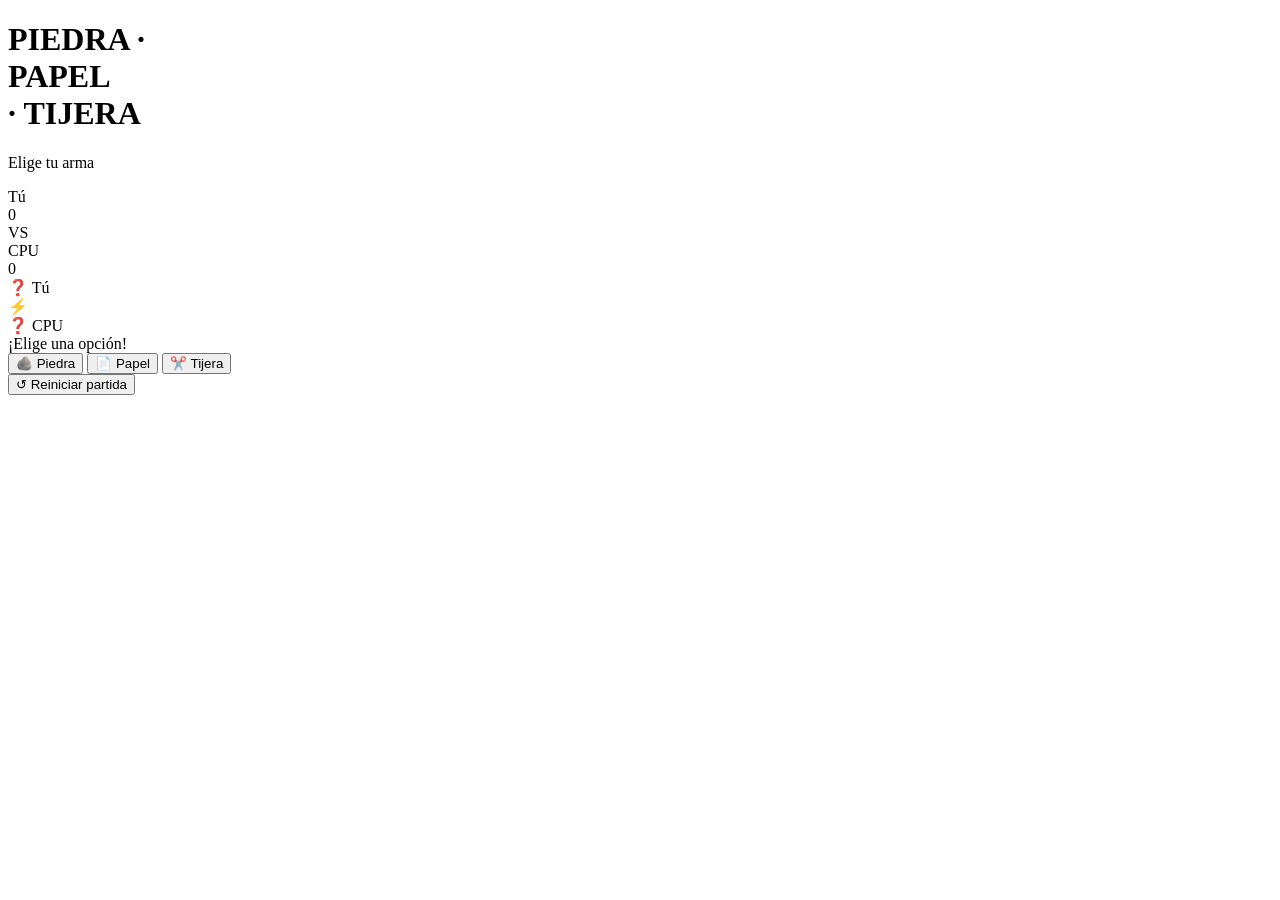
==== CodigoJuego/PiedraPapelTijera/PiedraPapelTijera.html @ 6bc34369 "Uso de IA para darle formato al archivo html+css de Reloj y Juego" ====
<!DOCTYPE html>
<html lang="en">

<head>
    <meta charset="UTF-8">
    <meta name="viewport" content="width=device-width, initial-scale=1.0">
    <title>PiedraPapelTijera</title>
    <link rel="stylesheet" href="style.css">
    <script>
        // ─── Configuración ──────────────────────────────────────────────
        const opciones = [
            { nombre: 'Piedra', emoji: '🪨' },
            { nombre: 'Papel', emoji: '📄' },
            { nombre: 'Tijera', emoji: '✂️' },
        ];

        let puntajeJugador = 0;
        let puntajeCPU = 0;

        // ─── Función principal con la fórmula solicitada ─────────────────
        /**
         * Genera un número entero aleatorio entre min y max (inclusive).
         * Fórmula: Math.floor(Math.random() * (max - min + 1) + min)
         *
         * @param {number} min - Valor mínimo
         * @param {number} max - Valor máximo
         * @returns {number} Número entero aleatorio
         */
        function randomEntre(min, max) {
            return Math.floor(Math.random() * (max - min + 1) + min);
        }

        // ─── Lógica del juego ────────────────────────────────────────────
        function play(indiceJugador) {
            // CPU elige usando la fórmula (0 a 2)
            const indiceCPU = randomEntre(0, 2);

            const jugador = opciones[indiceJugador];
            const cpu = opciones[indiceCPU];

            // Actualizar emojis en arena
            animarCarta('playerCard', 'playerEmoji', jugador.emoji);
            animarCarta('cpuCard', 'cpuEmoji', cpu.emoji);

            // Determinar resultado
            // 0=Piedra, 1=Papel, 2=Tijera
            // Piedra gana a Tijera, Papel gana a Piedra, Tijera gana a Papel
            const resultado = (indiceJugador - indiceCPU + 3) % 3;
            // resultado === 0 → empate
            // resultado === 1 → jugador gana
            // resultado === 2 → CPU gana

            const msgEl = document.getElementById('resultMsg');
            const playerCard = document.getElementById('playerCard');
            const cpuCard = document.getElementById('cpuCard');

            // Limpiar clases previas
            playerCard.className = 'arena-card';
            cpuCard.className = 'arena-card';
            msgEl.className = 'result-msg';

            if (resultado === 0) {
                msgEl.textContent = '¡Empate!';
                msgEl.classList.add('draw');
                playerCard.classList.add('draw');
                cpuCard.classList.add('draw');
            } else if (resultado === 1) {
                puntajeJugador++;
                msgEl.textContent = `¡Ganaste! ${jugador.nombre} vence a ${cpu.nombre}`;
                msgEl.classList.add('win');
                playerCard.classList.add('winner');
                cpuCard.classList.add('loser');
            } else {
                puntajeCPU++;
                msgEl.textContent = `¡Perdiste! ${cpu.nombre} vence a ${jugador.nombre}`;
                msgEl.classList.add('lose');
                cpuCard.classList.add('winner');
                playerCard.classList.add('loser');
            }

            actualizarMarcador();
        }

        // ─── Animación de carta ──────────────────────────────────────────
        function animarCarta(cardId, emojiId, nuevoEmoji) {
            const card = document.getElementById(cardId);
            const emoji = document.getElementById(emojiId);
            card.classList.remove('shaking');
            emoji.classList.remove('pop');
            // Trigger reflow para reiniciar animación
            void card.offsetWidth;
            emoji.textContent = nuevoEmoji;
            card.classList.add('shaking');
            emoji.classList.add('pop');
        }

        // ─── Actualizar marcador ─────────────────────────────────────────
        function actualizarMarcador() {
            document.getElementById('playerScore').textContent = puntajeJugador;
            document.getElementById('cpuScore').textContent = puntajeCPU;
        }

        // ─── Reiniciar ───────────────────────────────────────────────────
        function resetGame() {
            puntajeJugador = 0;
            puntajeCPU = 0;
            actualizarMarcador();

            document.getElementById('playerEmoji').textContent = '❓';
            document.getElementById('cpuEmoji').textContent = '❓';
            document.getElementById('playerCard').className = 'arena-card';
            document.getElementById('cpuCard').className = 'arena-card';

            const msg = document.getElementById('resultMsg');
            msg.textContent = '¡Elige una opción!';
            msg.className = 'result-msg';
        }
    </script>
</head>

<body>
    <div class="container">
        <h1>PIEDRA <span>·</span><br>PAPEL<br><span>·</span> TIJERA</h1>
        <p class="subtitle">Elige tu arma</p>

        <!-- Scoreboard -->
        <div class="scoreboard">
            <div class="score-block">
                <div class="score-label">Tú</div>
                <div class="score-num player" id="playerScore">0</div>
            </div>
            <div class="score-vs">VS</div>
            <div class="score-block">
                <div class="score-label">CPU</div>
                <div class="score-num cpu" id="cpuScore">0</div>
            </div>
        </div>

        <!-- Arena -->
        <div class="arena">
            <div class="arena-card" id="playerCard">
                <span class="arena-emoji" id="playerEmoji">❓</span>
                <span class="arena-who">Tú</span>
            </div>
            <div class="arena-vs">⚡</div>
            <div class="arena-card" id="cpuCard">
                <span class="arena-emoji" id="cpuEmoji">❓</span>
                <span class="arena-who">CPU</span>
            </div>
        </div>

        <!-- Result -->
        <div class="result-msg" id="resultMsg">¡Elige una opción!</div>

        <!-- Choices -->
        <div class="choices">
            <button class="choice-btn" onclick="play(0)">
                <span class="emoji">🪨</span>
                <span class="label">Piedra</span>
            </button>
            <button class="choice-btn" onclick="play(1)">
                <span class="emoji">📄</span>
                <span class="label">Papel</span>
            </button>
            <button class="choice-btn" onclick="play(2)">
                <span class="emoji">✂️</span>
                <span class="label">Tijera</span>
            </button>
        </div>

        <button class="reset-btn" onclick="resetGame()">↺ Reiniciar partida</button>
    </div>

</html>
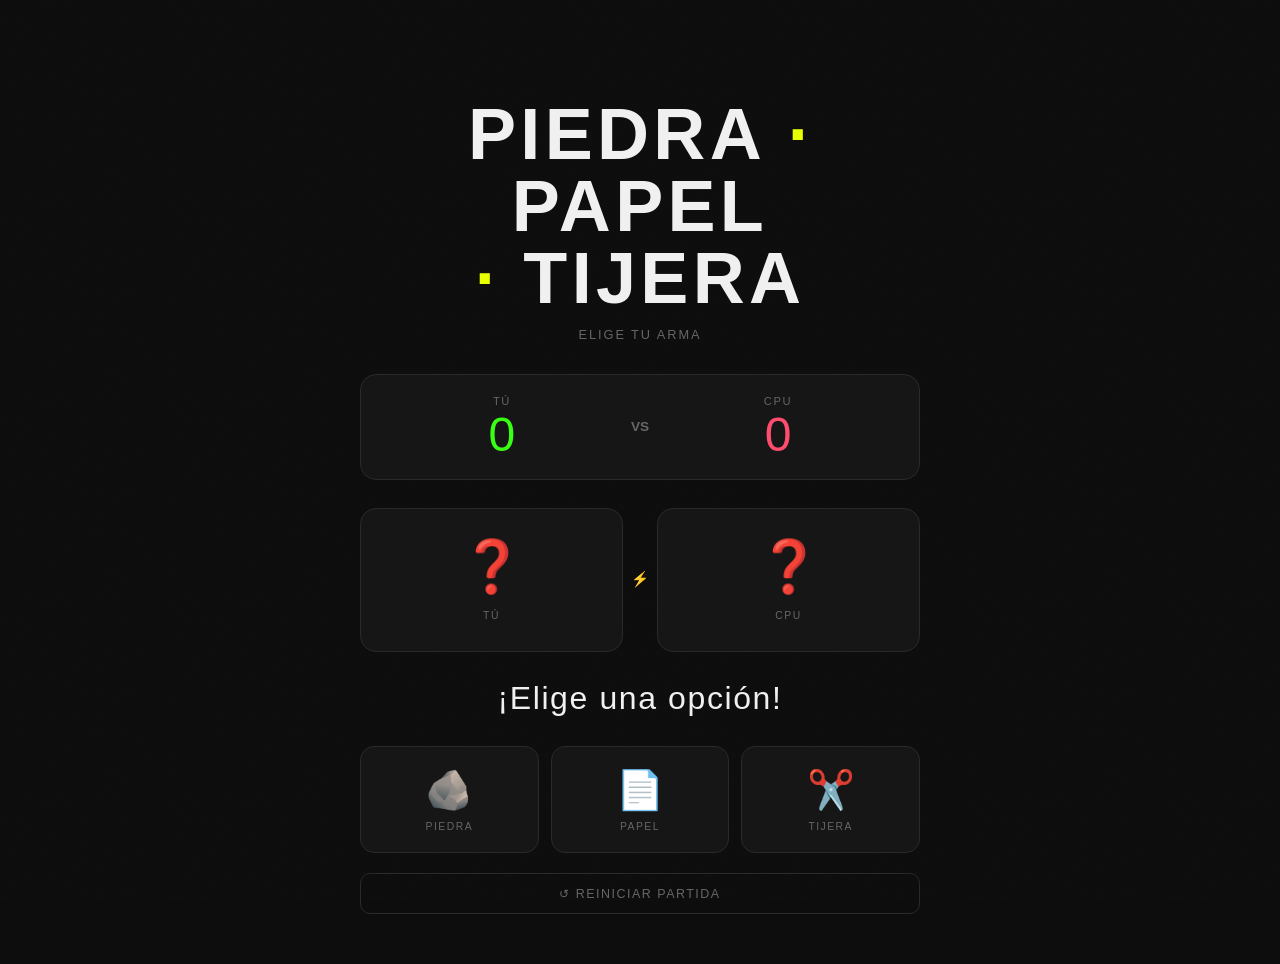
==== commit 50be8736: "correccion direccion" ====
--- a/CodigoJuego/PiedraPapelTijera/PiedraPapelTijera.html
+++ b/CodigoJuego/PiedraPapelTijera/PiedraPapelTijera.html
@@ -5,7 +5,7 @@
     <meta charset="UTF-8">
     <meta name="viewport" content="width=device-width, initial-scale=1.0">
     <title>PiedraPapelTijera</title>
-    <link rel="stylesheet" href="style.css">
+    <link rel="stylesheet" href="styles.css">
     <script>
         // ─── Configuración ──────────────────────────────────────────────
         const opciones = [
--- a/CodigoJuego/PiedraPapelTijera/styles.css
+++ b/CodigoJuego/PiedraPapelTijera/styles.css
@@ -0,0 +1,313 @@
+
+*::before,
+*::after {
+    box-sizing: border-box;
+    margin: 0;
+    padding: 0;
+}
+
+:root {
+    --bg: #0d0d0d;
+    --panel: #161616;
+    --border: #2a2a2a;
+    --accent: #e8ff00;
+    --accent2: #ff4d6d;
+    --text: #f0f0f0;
+    --muted: #666;
+    --win: #39ff14;
+    --lose: #ff4d6d;
+    --draw: #e8ff00;
+}
+
+body {
+    background: var(--bg);
+    color: var(--text);
+    font-family: 'DM Sans', sans-serif;
+    min-height: 100vh;
+    display: flex;
+    flex-direction: column;
+    align-items: center;
+    justify-content: center;
+    padding: 24px;
+    overflow-x: hidden;
+}
+
+  /* Grain overlay */
+body::before {
+    content: '';
+    position: fixed;
+    inset: 0;
+    background-image: url("data:image/svg+xml,%3Csvg viewBox='0 0 200 200' xmlns='http://www.w3.org/2000/svg'%3E%3Cfilter id='n'%3E%3CfeTurbulence type='fractalNoise' baseFrequency='0.85' numOctaves='4' stitchTiles='stitch'/%3E%3C/filter%3E%3Crect width='100%25' height='100%25' filter='url(%23n)' opacity='0.04'/%3E%3C/svg%3E");
+    background-size: 200px;
+    pointer-events: none;
+    z-index: 0;
+    opacity: 0.4;
+}
+
+.container {
+    position: relative;
+    z-index: 1;
+    width: 100%;
+    max-width: 560px;
+}
+
+h1 {
+    font-family: 'Bebas Neue', sans-serif;
+    font-size: clamp(2.8rem, 8vw, 4.5rem);
+    letter-spacing: 0.06em;
+    line-height: 1;
+    text-align: center;
+    margin-bottom: 4px;
+}
+
+h1 span {
+    color: var(--accent);
+}
+
+.subtitle {
+    text-align: center;
+    color: var(--muted);
+    font-size: 0.8rem;
+    letter-spacing: 0.15em;
+    text-transform: uppercase;
+    margin-bottom: 32px;
+}
+
+  /* Score board */
+.scoreboard {
+    display: grid;
+    grid-template-columns: 1fr auto 1fr;
+    gap: 12px;
+    align-items: center;
+    background: var(--panel);
+    border: 1px solid var(--border);
+    border-radius: 16px;
+    padding: 20px 24px;
+    margin-bottom: 28px;
+}
+
+.score-block {
+    text-align: center;
+}
+
+.score-label {
+    font-size: 0.7rem;
+    letter-spacing: 0.14em;
+    text-transform: uppercase;
+    color: var(--muted);
+    margin-bottom: 4px;
+}
+
+.score-num {
+    font-family: 'Bebas Neue', sans-serif;
+    font-size: 3rem;
+    line-height: 1;
+}
+
+.score-num.player {
+    color: var(--win);
+}
+
+.score-num.cpu {
+    color: var(--lose);
+}
+
+.score-vs {
+    color: var(--muted);
+    font-size: 0.85rem;
+    font-weight: 600;
+}
+
+  /* Battle arena */
+.arena {
+    display: grid;
+    grid-template-columns: 1fr auto 1fr;
+    gap: 8px;
+    align-items: center;
+    margin-bottom: 28px;
+}
+
+.arena-card {
+    background: var(--panel);
+    border: 1px solid var(--border);
+    border-radius: 16px;
+    padding: 28px 16px;
+    text-align: center;
+    transition: border-color 0.3s, box-shadow 0.3s;
+}
+.arena-card.winner {
+    border-color: var(--win);
+    box-shadow: 0 0 24px rgba(57, 255, 20, 0.18);
+}
+
+.arena-card.loser {
+    border-color: var(--lose);
+    box-shadow: 0 0 24px rgba(255, 77, 109, 0.15);
+}
+
+.arena-card.draw {
+    border-color: var(--draw);
+}
+
+.arena-emoji {
+    font-size: 3.2rem;
+    display: block;
+    margin-bottom: 8px;
+    transition: transform 0.4s;
+}
+
+.arena-card.winner .arena-emoji {
+    transform: scale(1.15) rotate(-8deg);
+}
+
+.arena-card.loser .arena-emoji {
+    transform: scale(0.85);
+    opacity: 0.6;
+}
+
+.arena-who {
+    font-size: 0.65rem;
+    letter-spacing: 0.14em;
+    text-transform: uppercase;
+    color: var(--muted);
+}
+
+.arena-vs {
+    color: var(--muted);
+    font-weight: 700;
+    font-size: 0.9rem;
+    text-align: center;
+}
+
+  /* Result message */
+.result-msg {
+    text-align: center;
+    font-family: 'Bebas Neue', sans-serif;
+    font-size: 2rem;
+    letter-spacing: 0.05em;
+    min-height: 2.4rem;
+    margin-bottom: 28px;
+    transition: color 0.3s;
+}
+
+.result-msg.win {
+    color: var(--win);
+}
+
+.result-msg.lose {
+    color: var(--lose);
+}
+.result-msg.draw {
+    color: var(--draw);
+}
+
+  /* Choice buttons */
+.choices {
+    display: grid;
+    grid-template-columns: repeat(3, 1fr);
+    gap: 12px;
+    margin-bottom: 20px;
+}
+
+.choice-btn {
+    background: var(--panel);
+    border: 1px solid var(--border);
+    border-radius: 14px;
+    padding: 20px 8px;
+    cursor: pointer;
+    transition: border-color 0.2s, transform 0.15s, box-shadow 0.2s, background 0.2s;
+    display: flex;
+    flex-direction: column;
+    align-items: center;
+    gap: 8px;
+}
+
+.choice-btn:hover {
+    border-color: var(--accent);
+    background: #1e1e1e;
+    transform: translateY(-3px);
+    box-shadow: 0 8px 24px rgba(232, 255, 0, 0.12);
+}
+
+.choice-btn:active {
+    transform: translateY(0px) scale(0.97);
+}
+
+.choice-btn .emoji {
+    font-size: 2.4rem;
+}
+.choice-btn .label {
+    font-size: 0.65rem;
+    letter-spacing: 0.14em;
+    text-transform: uppercase;
+    color: var(--muted);
+}
+
+  /* Reset button */
+.reset-btn {
+    width: 100%;
+    background: transparent;
+    border: 1px solid var(--border);
+    border-radius: 10px;
+    color: var(--muted);
+    font-family: 'DM Sans', sans-serif;
+    font-size: 0.78rem;
+    letter-spacing: 0.12em;
+    text-transform: uppercase;
+    padding: 12px;
+    cursor: pointer;
+    transition: border-color 0.2s, color 0.2s;
+}
+
+.reset-btn:hover {
+    border-color: var(--accent2);
+    color: var(--accent2);
+}
+
+  /* Shake animation */
+@keyframes shake {
+
+    0%,
+    100% {
+        transform: translateX(0);
+    }
+
+    20% {
+        transform: translateX(-6px) rotate(-4deg);
+    }
+
+    40% {
+        transform: translateX(6px) rotate(4deg);
+    }
+
+    60% {
+        transform: translateX(-4px);
+    }
+
+    80% {
+        transform: translateX(4px);
+    }
+}
+.shaking {
+    animation: shake 0.4s ease;
+}
+
+@keyframes pop {
+    0% {
+        transform: scale(0.7);
+        opacity: 0;
+    }
+
+    70% {
+        transform: scale(1.1);
+    }
+
+    100% {
+        transform: scale(1);
+        opacity: 1;
+    }
+}
+
+.pop {
+    animation: pop 0.35s ease forwards;
+}
